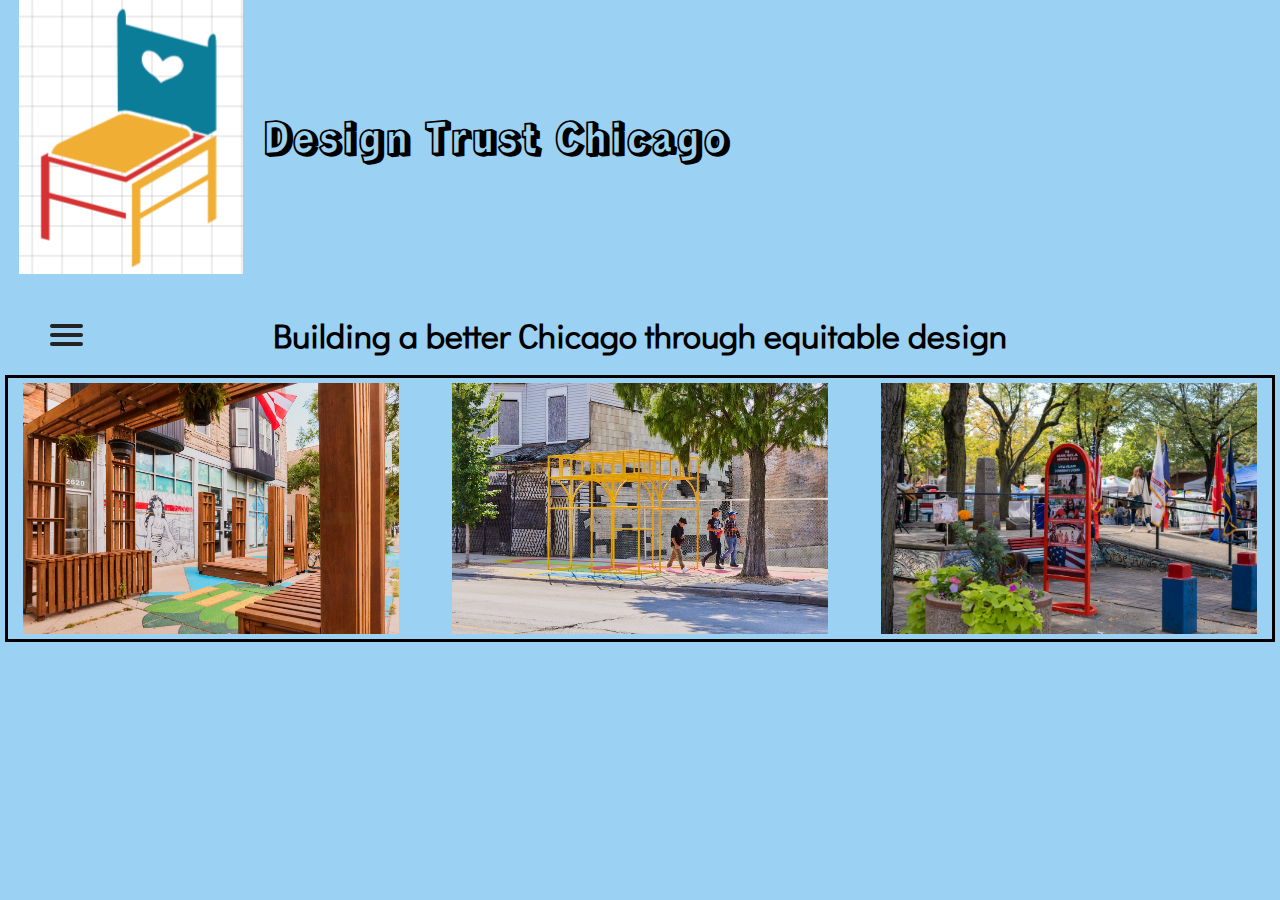
==== index.html @ 6b52e63f "added border to row of images" ====
<!DOCTYPE html>
<html lang="en">
  <head>
    <link rel="stylesheet" type="text/css" href="css/normalize.css">
	<link rel="stylesheet" href="css/screen.css">
    <meta charset="UTF-8">
    <title>Design Trust Chicago | Home</title>
    <meta name="viewport" content="width=device-width,initial-scale=1">
    <script src="js/script.js"></script>
  </head>
  <header>
	<img src="images/logo.png" alt="DTC Logo">
    <h1>Design Trust Chicago</h1>
  </header>
  <body>
    <nav role="navigation">
      <div id="menuToggle">
        <input type="checkbox" />
        <span></span>
        <span></span>
        <span></span>
        <ul id="menu">
		  <a href="index.html"><li>Home</li></a>
          <a href="#"><li>About Us</li></a>
          <a href="#"><li>Projects</li></a>
          <a href="#"><li>Design Services Program</li></a>
          <a href="get_involved.html"><li>Get Involved</li></a>
        </ul>
      </div>
    </nav>
	<div id="subheader">
	  <h2>Building a better Chicago through equitable design</h2>
	</div>
	<div class="image-row">
      <img src="images/alfresco3.jpg" alt="Image 1">
      <img src="images/alfresco2.jpg" alt="Image 2">
      <img src="images/mercadito.jpg" alt="Image 3">
    </div>
  </body>
</html>
---- css/screen.css ----
/* modular scale used: https://www.modularscale.com/?1,1100,12&em&1.3 */
@import url('https://fonts.googleapis.com/css2?family=Didact+Gothic&family=Rampart+One&display=swap');

body {
  font-family: 'Didact Gothic', sans-serif;
  font-size: calc(12px + 0.75vw); /* Responsive scaling text/font size */
  margin: 0;
  padding: 0;
  background: #9BD1F2
}

h1 { font-size: 1.912em; }
h2 { font-size: 1.559em; }
h3 { font-size: 1.471em; }
h4 { font-size: 1.3em; }
h5 { font-size: 1.199em; }
h6 { font-size: 1.132em; }

header {
  margin-left: auto;
  margin-right: auto;
  width: 97%;
  display: flex;
  flex-direction: row;
  text-align: left;
  align-items: center;
  justify-content: left;
  font-family: 'Rampart One', cursive;
}

h1, h2, h3, p {
  padding: 10px;
  margin: 10px;
}

label{
  width: 100%;
  display: inline-block;
  padding: 5px;
}

input {
	position: relative;
}

form {
  height: 100%;
  width: 100%;
  align-items: center;
  justify-content: center;
  display: grid;
  grid-template-columns: auto auto;
}

/*Below is MIT Licensed Software, specifically the hamburger menu
this also includes any associated js or html

MIT License

Copyright (c) 2015 Erik Terwan

Permission is hereby granted, free of charge, to any person obtaining a copy
of this software and associated documentation files (the "Software"), to deal
in the Software without restriction, including without limitation the rights
to use, copy, modify, merge, publish, distribute, sublicense, and/or sell
copies of the Software, and to permit persons to whom the Software is
furnished to do so, subject to the following conditions:

The above copyright notice and this permission notice shall be included in all
copies or substantial portions of the Software.

THE SOFTWARE IS PROVIDED "AS IS", WITHOUT WARRANTY OF ANY KIND, EXPRESS OR
IMPLIED, INCLUDING BUT NOT LIMITED TO THE WARRANTIES OF MERCHANTABILITY,
FITNESS FOR A PARTICULAR PURPOSE AND NONINFRINGEMENT. IN NO EVENT SHALL THE
AUTHORS OR COPYRIGHT HOLDERS BE LIABLE FOR ANY CLAIM, DAMAGES OR OTHER
LIABILITY, WHETHER IN AN ACTION OF CONTRACT, TORT OR OTHERWISE, ARISING FROM,
OUT OF OR IN CONNECTION WITH THE SOFTWARE OR THE USE OR OTHER DEALINGS IN THE
SOFTWARE.

*/
#menuToggle {
  display: block;
  position: relative;
  top: 50px;
  left: 50px;
  
  z-index: 1;
  
  -webkit-user-select: none;
  user-select: none;
}

#menuToggle a {
  text-decoration: none;
  color: #232323;
  
  transition: color 0.3s ease;
}

#menuToggle a:hover {
  color: blue;
}


#menuToggle input {
  display: block;
  width: 40px;
  height: 32px;
  position: absolute;
  top: -7px;
  left: -5px;
  
  cursor: pointer;
  
  opacity: 0; /* hide this */
  z-index: 2; /* and place it over the hamburger */
  
  -webkit-touch-callout: none;
}

/*
 * Just a quick hamburger
 */
#menuToggle span {
  display: block;
  width: 33px;
  height: 4px;
  margin-bottom: 5px;
  position: relative;
  background: #232323;
  border-radius: 3px;
  z-index: 1;
  transform-origin: 4px 0px;
  transition: transform 0.5s cubic-bezier(0.77,0.2,0.05,1.0),
              background 0.5s cubic-bezier(0.77,0.2,0.05,1.0),
              opacity 0.55s ease;
}

#menuToggle span:first-child {
  transform-origin: 0% 0%;
}

#menuToggle span:nth-last-child(2) {
  transform-origin: 0% 100%;
}

/* 
 * Transform all the slices of hamburger
 * into a crossmark.
 */
#menuToggle input:checked ~ span {
  opacity: 1;
  transform: rotate(45deg) translate(-2px, -1px);
  background: #232323;
}

/*
 * But let's hide the middle one.
 */
#menuToggle input:checked ~ span:nth-last-child(3) {
  opacity: 0;
  transform: rotate(0deg) scale(0.2, 0.2);
}

/*
 * Ohyeah and the last one should go the other direction
 */
#menuToggle input:checked ~ span:nth-last-child(2) {
  transform: rotate(-45deg) translate(0, -1px);
}

/*
 * Make this absolute positioned
 * at the top left of the screen
 */
#menu {
  position: absolute;
  width: 300px;
  margin: -100px 0 0 -50px;
  padding: 50px;
  padding-top: 125px;
  
  background: #ededed;
  list-style-type: none;
  -webkit-font-smoothing: antialiased;
  /* to stop flickering of text in safari */
  
  transform-origin: 0% 0%;
  transform: translate(-100%, 0);
  
  transition: transform 0.5s cubic-bezier(0.77,0.2,0.05,1.0);
}

#menu li {
  padding: 10px 0;
  font-size: 22px;
}

/*
 * And let's slide it in from the left
 */
#menuToggle input:checked ~ ul {
  transform: none;
}

.grid-container {
  display: grid;
  grid-template-columns: auto;
  padding: 10px;
}

.grid-item {
  background-color: rgba(255, 255, 255, 0.8);
  border: 1px solid rgba(0, 0, 0, 0.8);
  padding: 20px;
  text-align: center;
}

#subheader {
  text-align: center;
}

#MAPPEDathon {
  list-style-type: none;
}

#submit {
	padding: 10px;
}

.image-row {
  display: flex;
  justify-content: space-between;
  align-items: center;
  border-style: solid;
  padding: 5px;
  margin: 5px;
}

.image-row img {
  width: 30%;
  height: auto;
  margin: 0 10px;
}

/*Media Queries*/

@media screen and (min-width: 960px) {
	


}

@media screen and (min-width: 600px) {
  .grid-container {
    display: grid;
    grid-template-columns: auto auto;
    padding: 10px;
  }
}
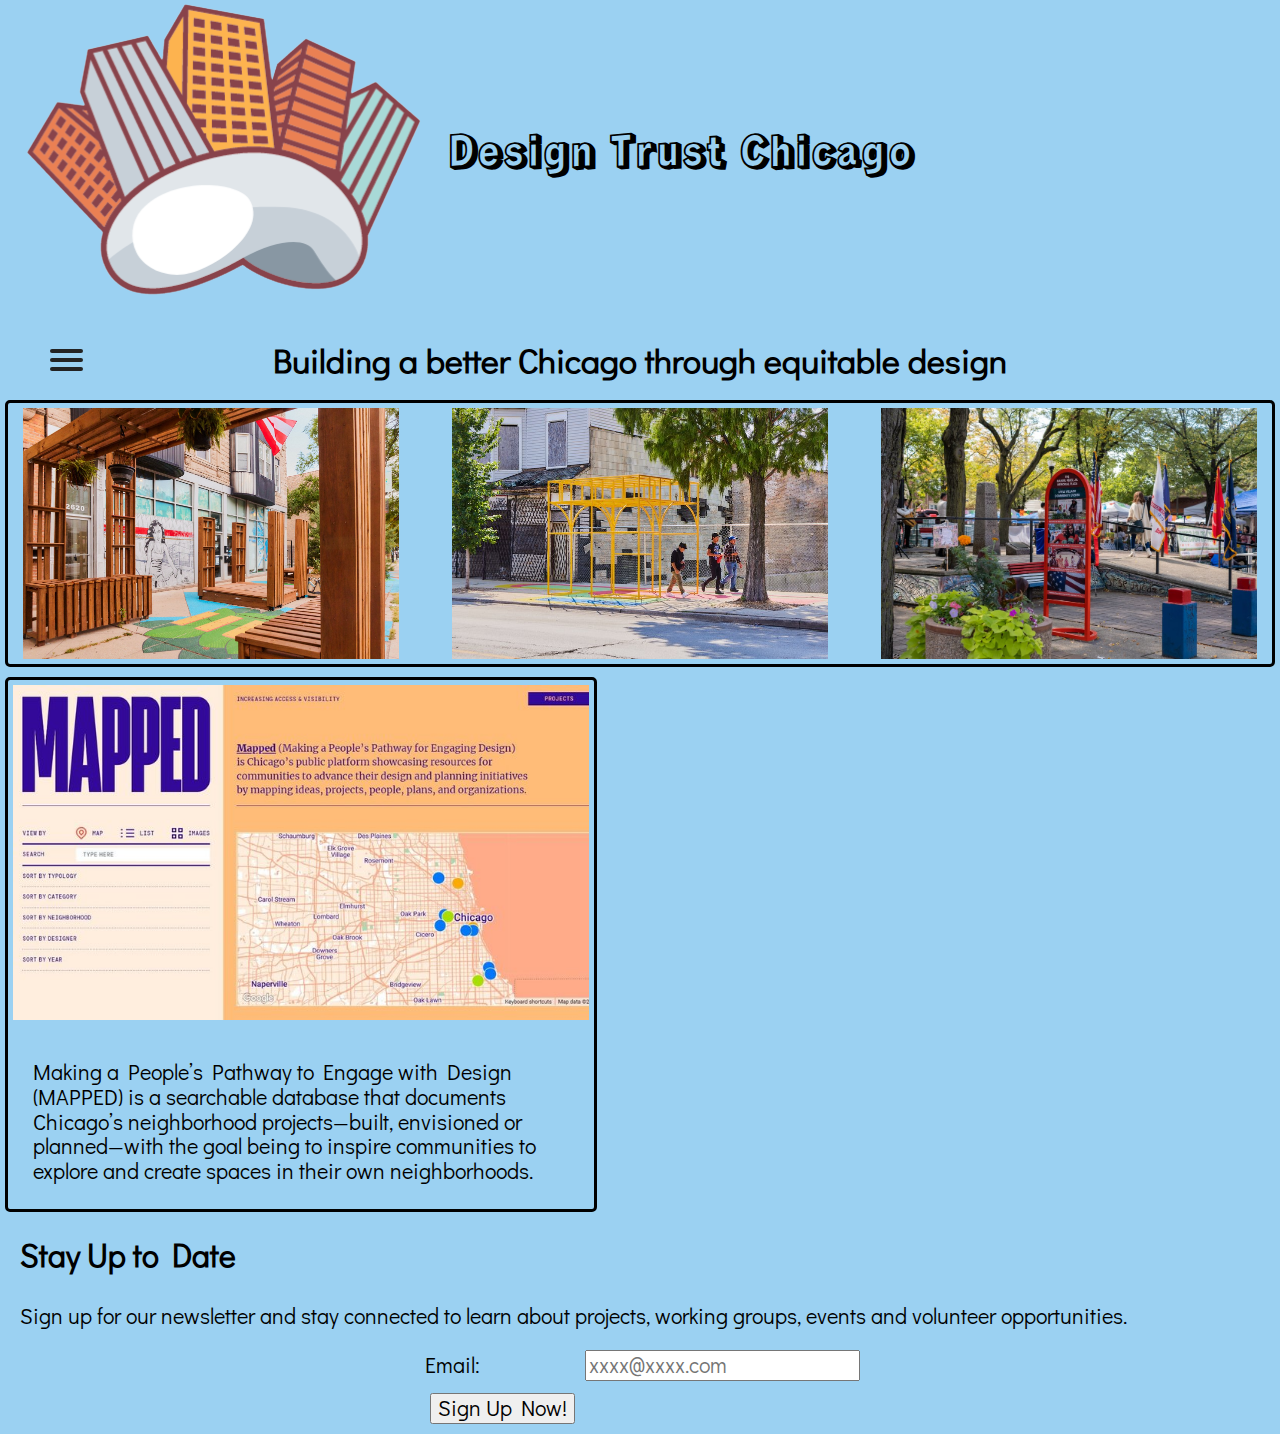
==== commit 756570b6: "added mapped section and a lot of other stuff" ====
--- a/index.html
+++ b/index.html
@@ -8,8 +8,8 @@
     <meta name="viewport" content="width=device-width,initial-scale=1">
     <script src="js/script.js"></script>
   </head>
-  <header>
-	<img src="images/logo.png" alt="DTC Logo">
+  <header id="header">
+	<img src="images/logo1.png" alt="DTC Logo">
     <h1>Design Trust Chicago</h1>
   </header>
   <body>
@@ -36,5 +36,22 @@
       <img src="images/alfresco2.jpg" alt="Image 2">
       <img src="images/mercadito.jpg" alt="Image 3">
     </div>
+	<div class="container">
+      <div class="left-col">
+        <a href="https://mappedchicago.org"><img src="images/mapped.jpg" alt="Mapped"></a>
+        <p>Making a People’s Pathway to Engage with Design (MAPPED) is a searchable database that documents Chicago’s neighborhood projects—built, envisioned or planned—with the goal being to inspire communities to explore and create spaces in their own neighborhoods.</p>
+      </div>
+    </div>
+	<div id="newsletter">
+	  <h3>Stay Up to Date</h3>
+	  <p>Sign up for our newsletter and stay connected to learn about projects, working groups, events and volunteer opportunities.</p>
+	  <form name="newsletter" method="get" action="#null" autocomplete="on">
+	    <label for="email">Email:</label>
+	    <input type="email" name="email" id="email" placeholder="xxxx@xxxx.com" pattern="^.+@.+$" >
+	    <div id="submit">
+          <button type="submit" onclick="validateform()">Sign Up Now!</button>
+	    </div>
+      </form>
+	</div>
   </body>
 </html>
--- a/css/screen.css
+++ b/css/screen.css
@@ -228,11 +228,17 @@
 	padding: 10px;
 }
 
+#header img {
+	width: auto;
+	height: 30%;
+}
+
 .image-row {
   display: flex;
   justify-content: space-between;
   align-items: center;
-  border-style: solid;
+  border: solid;
+  border-radius: 5px;
   padding: 5px;
   margin: 5px;
 }
@@ -243,6 +249,29 @@
   margin: 0 10px;
 }
 
+.container {
+  display: flex;
+  flex-wrap: wrap;
+}
+
+.left-col {
+  display: flex;
+  flex-direction: column;
+  width: 45%;
+  margin-right: 20px;
+  padding: 5px;
+  margin: 5px;
+  border: solid;
+  border-radius: 5px;
+}
+
+.left-col img {
+  max-width: 100%;
+  height: auto;
+  display: block;
+  margin-bottom: 20px;
+
+}
 /*Media Queries*/
 
 @media screen and (min-width: 960px) {
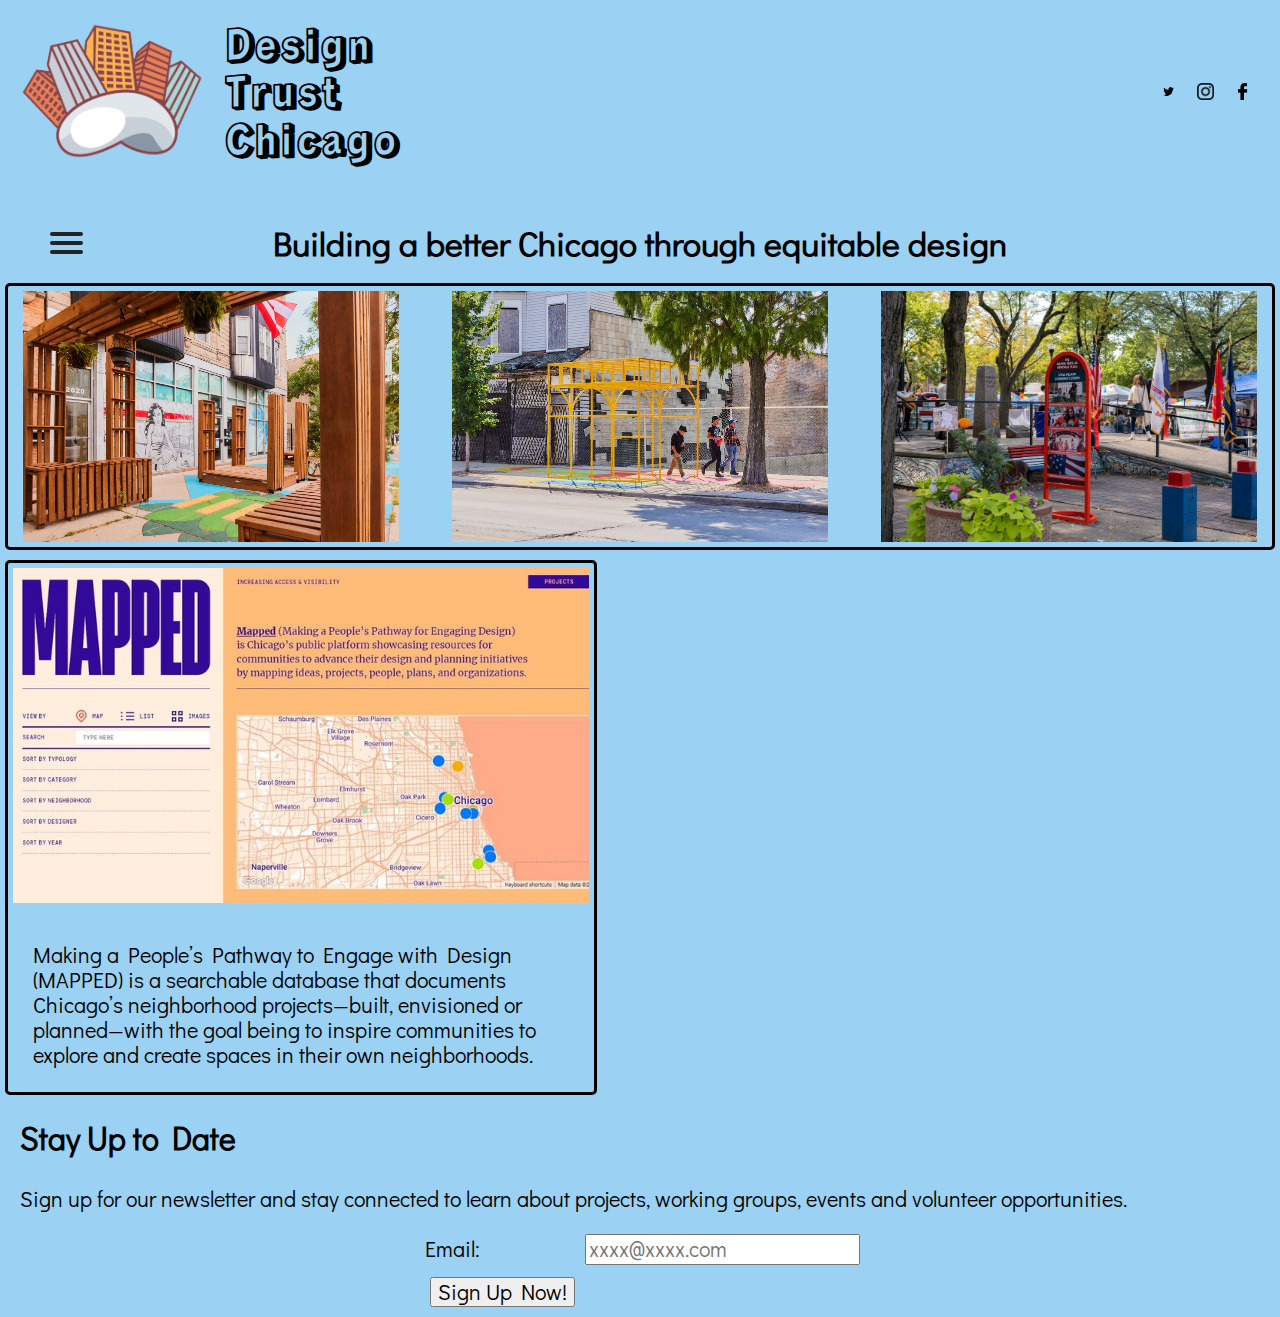
==== commit 37f5b0ef: "added social media links" ====
--- a/index.html
+++ b/index.html
@@ -11,6 +11,11 @@
   <header id="header">
 	<img src="images/logo1.png" alt="DTC Logo">
     <h1>Design Trust Chicago</h1>
+	<div id="social">
+	  <a href="https://www.facebook.com/designtrustchi"><img src="images/fb.png" alt="Facebook"></a>
+	  <a href="https://www.instagram.com/designtrustchi/"><img src="images/insta.png" alt="Instagram"></a>
+	  <a href="http://twitter.com/designtrustchi"><img src="images/twitter.png" alt="Twitter"></a>
+	</div>
   </header>
   <body>
     <nav role="navigation">
--- a/css/screen.css
+++ b/css/screen.css
@@ -225,12 +225,19 @@
 }
 
 #submit {
-	padding: 10px;
+  padding: 10px;
 }
 
 #header img {
-	width: auto;
-	height: 30%;
+  width: 15%;
+  height: auto;
+}
+
+#social img{
+  width: 2%;
+  height: auto;
+  float: right;
+  padding: 10px;
 }
 
 .image-row {
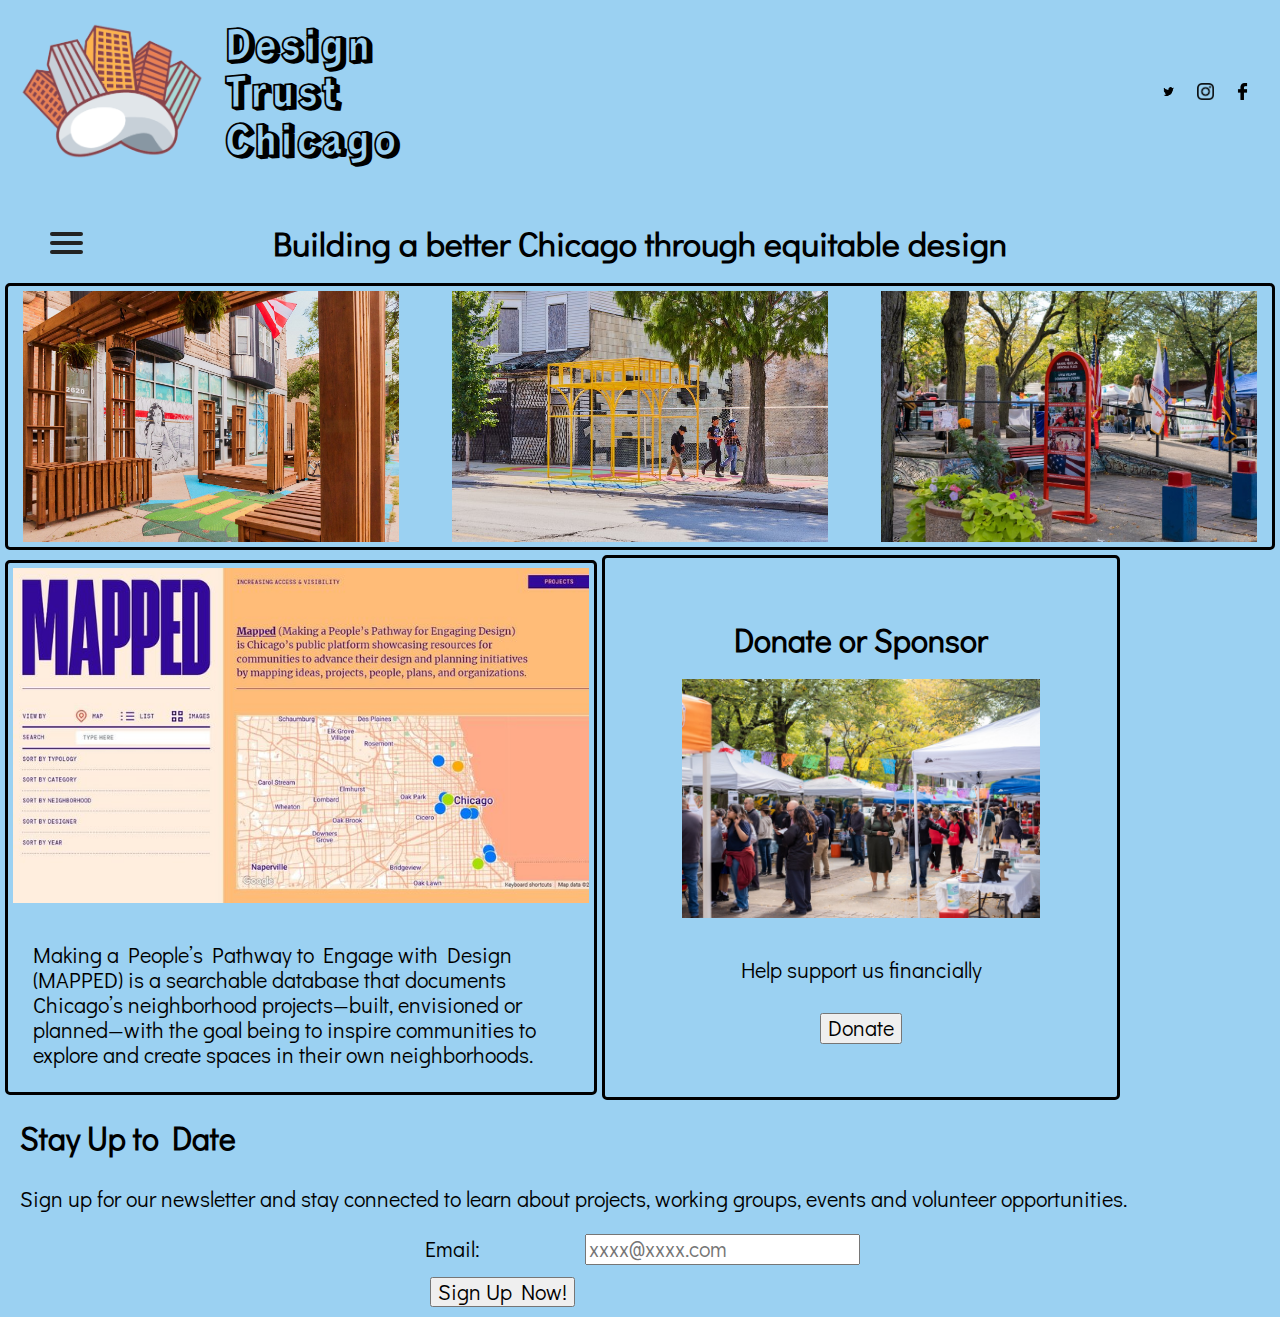
==== commit c8a80e7e: "added donate button to home" ====
--- a/index.html
+++ b/index.html
@@ -46,6 +46,16 @@
         <a href="https://mappedchicago.org"><img src="images/mapped.jpg" alt="Mapped"></a>
         <p>Making a People’s Pathway to Engage with Design (MAPPED) is a searchable database that documents Chicago’s neighborhood projects—built, envisioned or planned—with the goal being to inspire communities to explore and create spaces in their own neighborhoods.</p>
       </div>
+	  <div class="right-col">
+        <div id="donate">
+	      <h3>Donate or Sponsor</h3>
+		  <img src="images/mercadito2.jpg" alt="Mercadito">
+	      <p>Help support us financially</p>
+		  <div id="submit">
+            <button>Donate</button>
+	      </div>
+	    </div>
+      </div>
     </div>
 	<div id="newsletter">
 	  <h3>Stay Up to Date</h3>
--- a/css/screen.css
+++ b/css/screen.css
@@ -40,7 +40,7 @@
 }
 
 input {
-	position: relative;
+  position: relative;
 }
 
 form {
@@ -216,8 +216,17 @@
   text-align: center;
 }
 
+.grid-item img {
+  width: 50%;
+  height: auto;
+  padding: 10px;
+  margin-left: auto;
+  margin-right: auto;
+}
+
 #subheader {
   text-align: center;
+  grid-template-columns: auto;
 }
 
 #MAPPEDathon {
@@ -238,6 +247,25 @@
   height: auto;
   float: right;
   padding: 10px;
+}
+
+#newsletter {
+  margin-left: auto;
+  margin-right: auto;
+}
+
+#donate {
+  display: flex;
+  flex-direction: column;
+  align-items: center;
+  justify-content: center;
+  height: 100%;
+}
+
+#donate img {
+  width: 70%;
+  height: auto;
+  margin-bottom: 20px;
 }
 
 .image-row {
@@ -259,6 +287,8 @@
 .container {
   display: flex;
   flex-wrap: wrap;
+  margin-left: auto;
+  margin-right: auto;
 }
 
 .left-col {
@@ -279,6 +309,16 @@
   margin-bottom: 20px;
 
 }
+
+.right-col {
+  width: 40%;
+  display: flex;
+  flex-direction: column;
+  border: solid;
+  border-radius: 5px;
+}
+
+
 /*Media Queries*/
 
 @media screen and (min-width: 960px) {
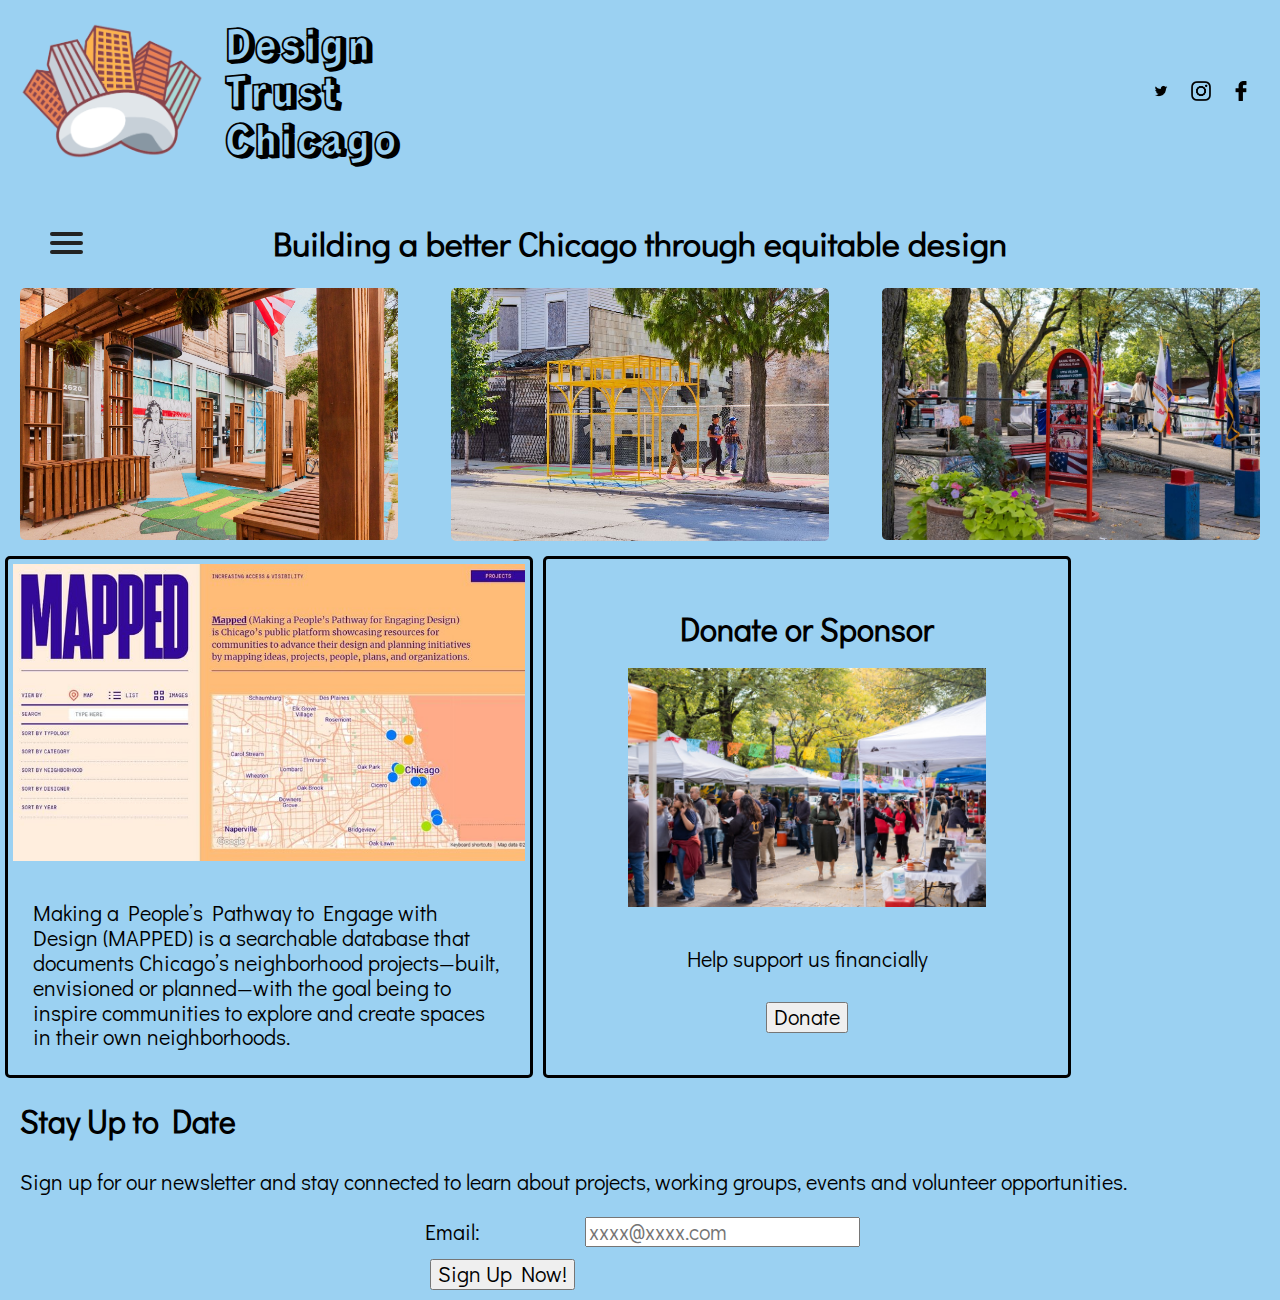
==== commit a5ec4fdd: "added all other pages and linked them in navbar" ====
--- a/index.html
+++ b/index.html
@@ -26,9 +26,9 @@
         <span></span>
         <ul id="menu">
 		  <a href="index.html"><li>Home</li></a>
-          <a href="#"><li>About Us</li></a>
-          <a href="#"><li>Projects</li></a>
-          <a href="#"><li>Design Services Program</li></a>
+          <a href="about_us.html"><li>About Us</li></a>
+          <a href="projects.html"><li>Projects</li></a>
+          <a href="dsp.html"><li>Design Services Program</li></a>
           <a href="get_involved.html"><li>Get Involved</li></a>
         </ul>
       </div>
--- a/css/screen.css
+++ b/css/screen.css
@@ -244,6 +244,7 @@
 
 #social img{
   width: 2%;
+  min-width: 20px;
   height: auto;
   float: right;
   padding: 10px;
@@ -272,7 +273,7 @@
   display: flex;
   justify-content: space-between;
   align-items: center;
-  border: solid;
+  /*border: solid;*/
   border-radius: 5px;
   padding: 5px;
   margin: 5px;
@@ -281,6 +282,7 @@
 .image-row img {
   width: 30%;
   height: auto;
+  border-radius: 5px;
   margin: 0 10px;
 }
 
@@ -294,8 +296,9 @@
 .left-col {
   display: flex;
   flex-direction: column;
-  width: 45%;
+  width: 40%;
   margin-right: 20px;
+  margin-left: 0px;
   padding: 5px;
   margin: 5px;
   border: solid;
@@ -316,6 +319,10 @@
   flex-direction: column;
   border: solid;
   border-radius: 5px;
+  margin-right: 0px;
+  margin-left: 20px;
+  padding: 5px;
+  margin: 5px;
 }
 
 
@@ -333,4 +340,4 @@
     grid-template-columns: auto auto;
     padding: 10px;
   }
-}+}
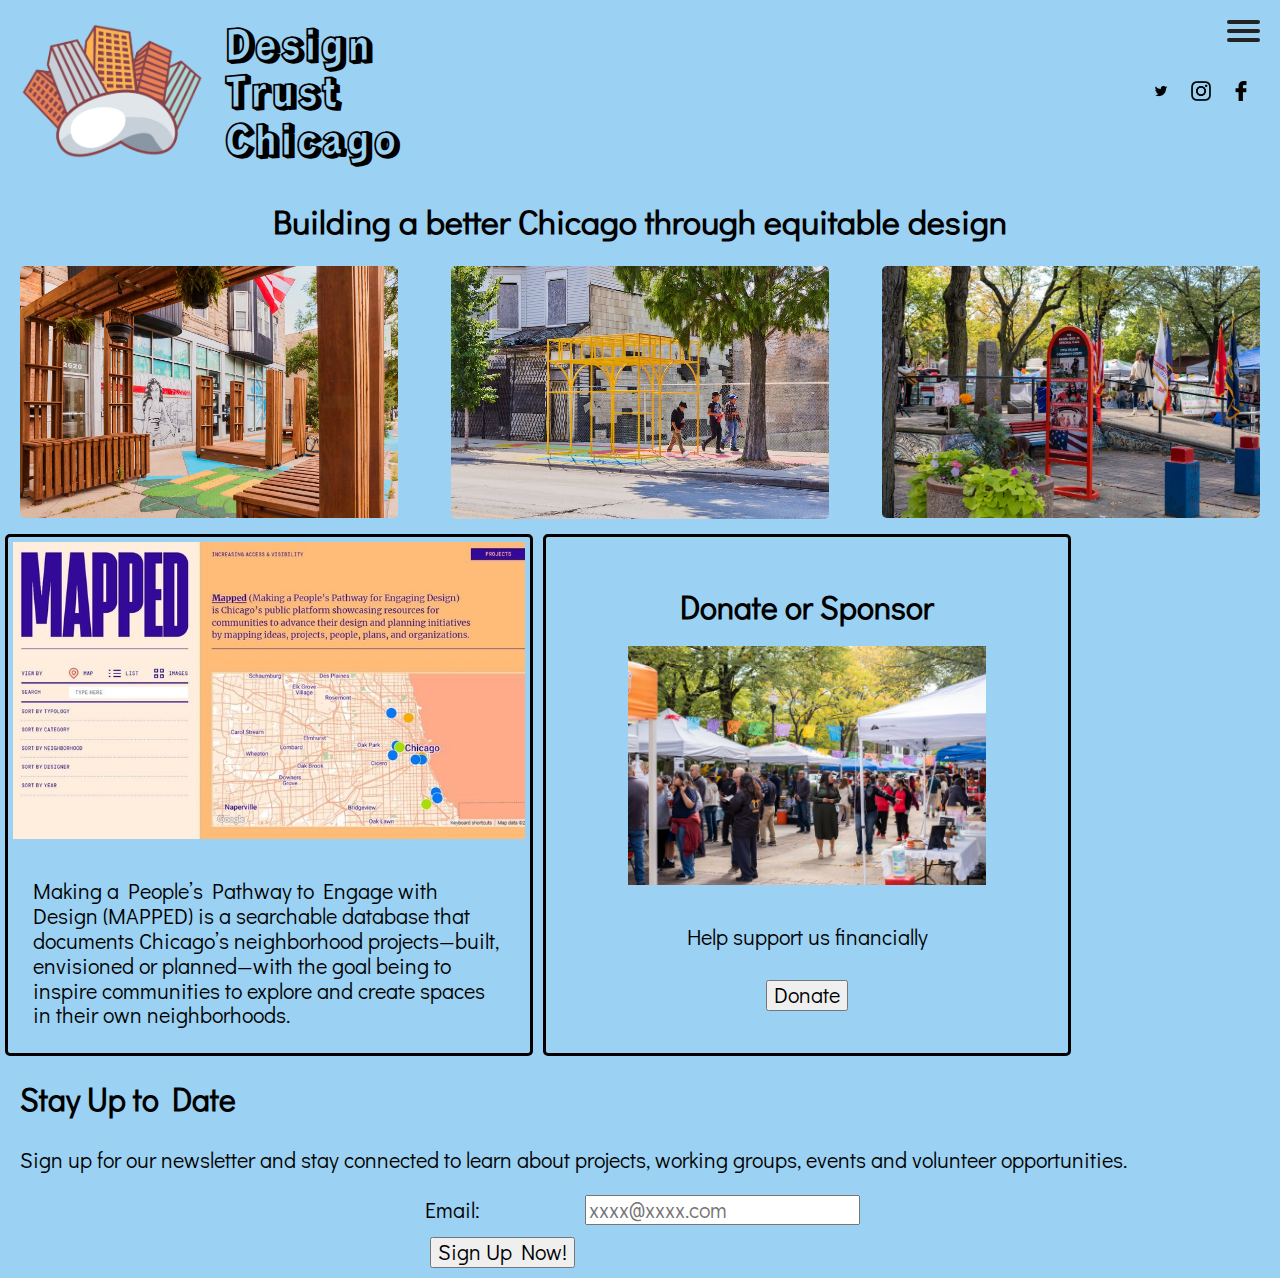
==== commit f96636fb: "fixing indentation on index" ====
--- a/index.html
+++ b/index.html
@@ -2,7 +2,7 @@
 <html lang="en">
   <head>
     <link rel="stylesheet" type="text/css" href="css/normalize.css">
-	<link rel="stylesheet" href="css/screen.css">
+	  <link rel="stylesheet" href="css/screen.css">
     <meta charset="UTF-8">
     <title>Design Trust Chicago | Home</title>
     <meta name="viewport" content="width=device-width,initial-scale=1">
@@ -10,7 +10,7 @@
   </head>
   <header id="header">
 	<img src="images/logo1.png" alt="DTC Logo">
-    <h1>Design Trust Chicago</h1>
+  <h1>Design Trust Chicago</h1>
 	<div id="social">
 	  <a href="https://www.facebook.com/designtrustchi"><img src="images/fb.png" alt="Facebook"></a>
 	  <a href="https://www.instagram.com/designtrustchi/"><img src="images/insta.png" alt="Instagram"></a>
@@ -25,7 +25,7 @@
         <span></span>
         <span></span>
         <ul id="menu">
-		  <a href="index.html"><li>Home</li></a>
+		      <a href="index.html"><li>Home</li></a>
           <a href="about_us.html"><li>About Us</li></a>
           <a href="projects.html"><li>Projects</li></a>
           <a href="dsp.html"><li>Design Services Program</li></a>
@@ -33,28 +33,28 @@
         </ul>
       </div>
     </nav>
-	<div id="subheader">
-	  <h2>Building a better Chicago through equitable design</h2>
-	</div>
-	<div class="image-row">
+	  <div id="subheader">
+	    <h2>Building a better Chicago through equitable design</h2>
+	  </div>
+	  <div class="image-row">
       <img src="images/alfresco3.jpg" alt="Image 1">
       <img src="images/alfresco2.jpg" alt="Image 2">
       <img src="images/mercadito.jpg" alt="Image 3">
     </div>
-	<div class="container">
+	  <div class="container">
       <div class="left-col">
         <a href="https://mappedchicago.org"><img src="images/mapped.jpg" alt="Mapped"></a>
         <p>Making a People’s Pathway to Engage with Design (MAPPED) is a searchable database that documents Chicago’s neighborhood projects—built, envisioned or planned—with the goal being to inspire communities to explore and create spaces in their own neighborhoods.</p>
       </div>
-	  <div class="right-col">
+	    <div class="right-col">
         <div id="donate">
-	      <h3>Donate or Sponsor</h3>
-		  <img src="images/mercadito2.jpg" alt="Mercadito">
-	      <p>Help support us financially</p>
-		  <div id="submit">
+	        <h3>Donate or Sponsor</h3>
+		      <img src="images/mercadito2.jpg" alt="Mercadito">
+	        <p>Help support us financially</p>
+		      <div id="submit">
             <button>Donate</button>
+	        </div>
 	      </div>
-	    </div>
       </div>
     </div>
 	<div id="newsletter">
--- a/css/screen.css
+++ b/css/screen.css
@@ -52,6 +52,16 @@
   grid-template-columns: auto auto;
 }
 
+.video-container {
+  display: flex;
+  justify-content: center;
+}
+
+.video-container iframe {
+  margin: auto;
+}
+
+
 /*Below is MIT Licensed Software, specifically the hamburger menu
 this also includes any associated js or html
 
@@ -80,12 +90,10 @@
 */
 #menuToggle {
   display: block;
-  position: relative;
-  top: 50px;
-  left: 50px;
-  
+  position: absolute;
+  top: 20px;
+  right: 20px;
   z-index: 1;
-  
   -webkit-user-select: none;
   user-select: none;
 }
@@ -93,14 +101,12 @@
 #menuToggle a {
   text-decoration: none;
   color: #232323;
-  
   transition: color 0.3s ease;
 }
 
 #menuToggle a:hover {
-  color: blue;
-}
-
+  color: #009dff;
+}
 
 #menuToggle input {
   display: block;
@@ -109,18 +115,12 @@
   position: absolute;
   top: -7px;
   left: -5px;
-  
   cursor: pointer;
-  
-  opacity: 0; /* hide this */
-  z-index: 2; /* and place it over the hamburger */
-  
+  opacity: 0;
+  z-index: 2;
   -webkit-touch-callout: none;
 }
 
-/*
- * Just a quick hamburger
- */
 #menuToggle span {
   display: block;
   width: 33px;
@@ -144,50 +144,32 @@
   transform-origin: 0% 100%;
 }
 
-/* 
- * Transform all the slices of hamburger
- * into a crossmark.
- */
 #menuToggle input:checked ~ span {
   opacity: 1;
   transform: rotate(45deg) translate(-2px, -1px);
   background: #232323;
 }
 
-/*
- * But let's hide the middle one.
- */
 #menuToggle input:checked ~ span:nth-last-child(3) {
   opacity: 0;
   transform: rotate(0deg) scale(0.2, 0.2);
 }
 
-/*
- * Ohyeah and the last one should go the other direction
- */
 #menuToggle input:checked ~ span:nth-last-child(2) {
   transform: rotate(-45deg) translate(0, -1px);
 }
 
-/*
- * Make this absolute positioned
- * at the top left of the screen
- */
 #menu {
   position: absolute;
   width: 300px;
-  margin: -100px 0 0 -50px;
+  margin: -100px 0 0 -275px;
   padding: 50px;
-  padding-top: 125px;
-  
-  background: #ededed;
+  padding-top: 100px;
+  background: #ffffff;
   list-style-type: none;
   -webkit-font-smoothing: antialiased;
-  /* to stop flickering of text in safari */
-  
-  transform-origin: 0% 0%;
-  transform: translate(-100%, 0);
-  
+  transform-origin: 100% 0%;
+  transform: translate(100%, 0);
   transition: transform 0.5s cubic-bezier(0.77,0.2,0.05,1.0);
 }
 
@@ -196,9 +178,6 @@
   font-size: 22px;
 }
 
-/*
- * And let's slide it in from the left
- */
 #menuToggle input:checked ~ ul {
   transform: none;
 }
@@ -210,7 +189,7 @@
 }
 
 .grid-item {
-  background-color: rgba(255, 255, 255, 0.8);
+  background-color: rgb(255, 255, 255, 0.8);
   border: 1px solid rgba(0, 0, 0, 0.8);
   padding: 20px;
   text-align: center;
@@ -298,7 +277,6 @@
   flex-direction: column;
   width: 40%;
   margin-right: 20px;
-  margin-left: 0px;
   padding: 5px;
   margin: 5px;
   border: solid;
@@ -319,7 +297,6 @@
   flex-direction: column;
   border: solid;
   border-radius: 5px;
-  margin-right: 0px;
   margin-left: 20px;
   padding: 5px;
   margin: 5px;
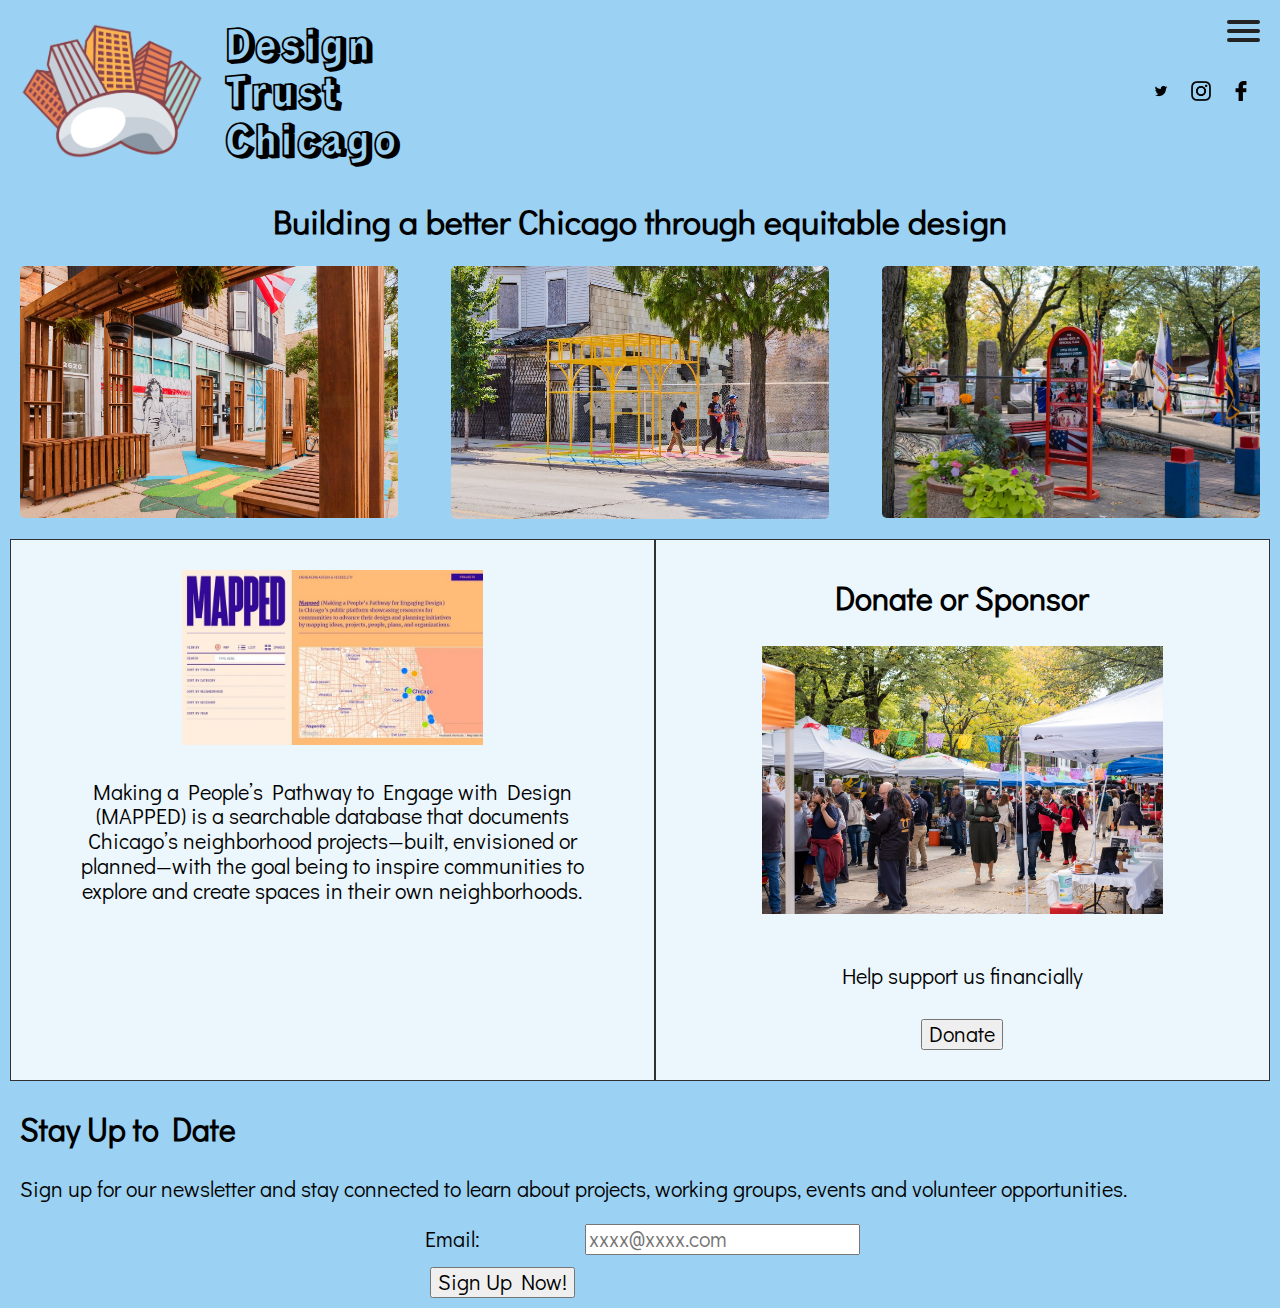
==== commit 790a998b: "changed from colum to grid layout on home page" ====
--- a/index.html
+++ b/index.html
@@ -41,12 +41,12 @@
       <img src="images/alfresco2.jpg" alt="Image 2">
       <img src="images/mercadito.jpg" alt="Image 3">
     </div>
-	  <div class="container">
-      <div class="left-col">
+    <div class="grid-container">
+      <div class="grid-item">
         <a href="https://mappedchicago.org"><img src="images/mapped.jpg" alt="Mapped"></a>
         <p>Making a People’s Pathway to Engage with Design (MAPPED) is a searchable database that documents Chicago’s neighborhood projects—built, envisioned or planned—with the goal being to inspire communities to explore and create spaces in their own neighborhoods.</p>
       </div>
-	    <div class="right-col">
+      <div class="grid-item">
         <div id="donate">
 	        <h3>Donate or Sponsor</h3>
 		      <img src="images/mercadito2.jpg" alt="Mercadito">
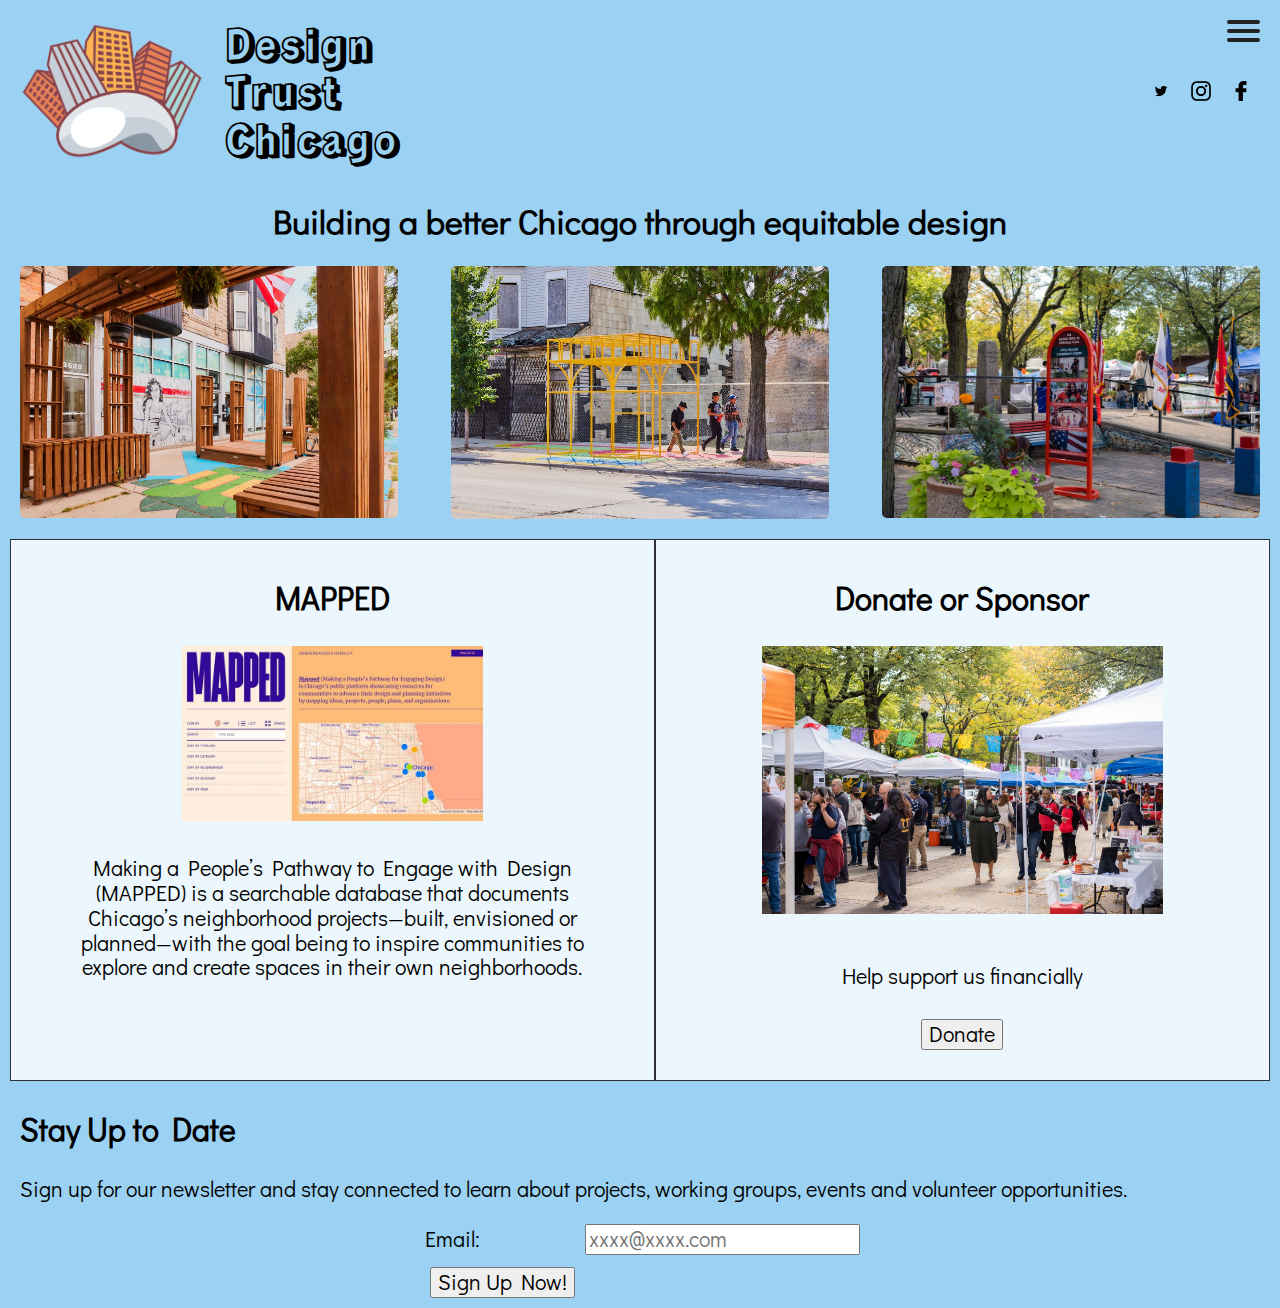
==== commit 3446c14c: "added title to mapped section on homepage" ====
--- a/index.html
+++ b/index.html
@@ -43,6 +43,7 @@
     </div>
     <div class="grid-container">
       <div class="grid-item">
+        <h3>MAPPED</h3>
         <a href="https://mappedchicago.org"><img src="images/mapped.jpg" alt="Mapped"></a>
         <p>Making a People’s Pathway to Engage with Design (MAPPED) is a searchable database that documents Chicago’s neighborhood projects—built, envisioned or planned—with the goal being to inspire communities to explore and create spaces in their own neighborhoods.</p>
       </div>
--- a/css/screen.css
+++ b/css/screen.css
@@ -49,7 +49,7 @@
   align-items: center;
   justify-content: center;
   display: grid;
-  grid-template-columns: auto auto;
+  grid-template-columns: auto;
 }
 
 .video-container {
@@ -160,6 +160,7 @@
 }
 
 #menu {
+  display: none;
   position: absolute;
   width: 300px;
   margin: -100px 0 0 -275px;
@@ -178,7 +179,8 @@
   font-size: 22px;
 }
 
-#menuToggle input:checked ~ ul {
+#menuToggle input:checked ~ #menu {
+  display: block;
   transform: none;
 }
 
@@ -201,6 +203,12 @@
   padding: 10px;
   margin-left: auto;
   margin-right: auto;
+}
+
+.aboutus1 {
+  padding: 40px;
+  background: rgb(155,209,242);
+  background: linear-gradient(0deg, rgba(155,209,242,1) 0%, rgba(255,255,255,1) 25%, rgba(255,255,255,1) 75%, rgba(155,209,242,1) 100%);
 }
 
 #subheader {
@@ -272,41 +280,9 @@
   margin-right: auto;
 }
 
-.left-col {
-  display: flex;
-  flex-direction: column;
-  width: 40%;
-  margin-right: 20px;
-  padding: 5px;
-  margin: 5px;
-  border: solid;
-  border-radius: 5px;
-}
-
-.left-col img {
-  max-width: 100%;
-  height: auto;
-  display: block;
-  margin-bottom: 20px;
-
-}
-
-.right-col {
-  width: 40%;
-  display: flex;
-  flex-direction: column;
-  border: solid;
-  border-radius: 5px;
-  margin-left: 20px;
-  padding: 5px;
-  margin: 5px;
-}
-
-
 /*Media Queries*/
 
 @media screen and (min-width: 960px) {
-	
 
 
 }
@@ -317,4 +293,12 @@
     grid-template-columns: auto auto;
     padding: 10px;
   }
-}
+  form {
+    height: 100%;
+    width: 100%;
+    align-items: center;
+    justify-content: center;
+    display: grid;
+    grid-template-columns: auto auto;
+  }
+}
